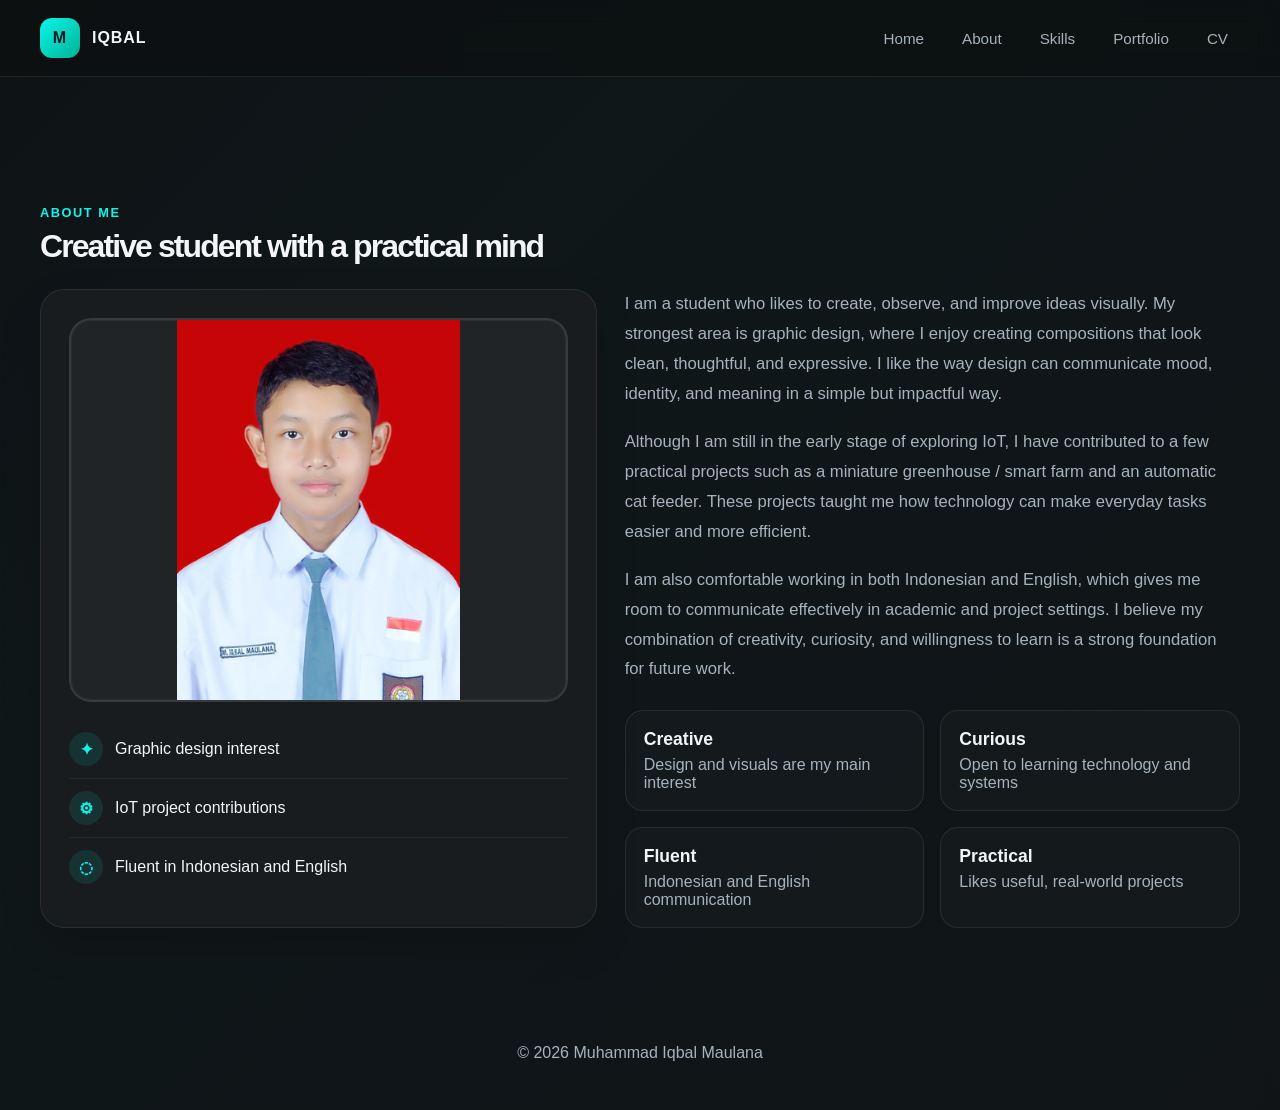
==== about.html @ a7e02ab6 "pertama" ====
<!DOCTYPE html>
<html lang="en">
  <head>
    <meta charset="UTF-8" />
    <meta name="viewport" content="width=device-width, initial-scale=1.0" />
    <title>About Me | Muhammad Iqbal Maulana</title>
    <link rel="stylesheet" href="styles.css" />
  </head>
  <body data-page="about">
    <header class="site-header">
      <div class="container nav-wrap">
        <a href="index.html" class="brand" aria-label="Home">
          <span class="brand-mark">M</span>
          <span>Iqbal</span>
        </a>
        <button class="nav-toggle" aria-label="Open menu">☰</button>
        <nav class="nav" aria-label="Main navigation">
          <a href="index.html">Home</a>
          <a href="about.html" class="active">About</a>
          <a href="skills.html">Skills</a>
          <a href="portfolio.html">Portfolio</a>
          <a href="cv.html">CV</a>
        </nav>
      </div>
    </header>

    <main class="container page-shell">
      <section class="section">
        <div class="section-header">
          <div>
            <div class="kicker">About me</div>
            <h2>Creative student with a practical mind</h2>
          </div>
        </div>

        <div class="content-grid">
          <div class="inset-card">
            <div class="avatar-box">
              <img src="About me pic.jpeg" alt="Muhammad Iqbal portrait" />
            </div>
            <div class="list-line"><span class="icon-badge">✦</span><span>Graphic design interest</span></div>
            <div class="list-line"><span class="icon-badge">⚙</span><span>IoT project contributions</span></div>
            <div class="list-line"><span class="icon-badge">◌</span><span>Fluent in Indonesian and English</span></div>
          </div>

          <div class="about-copy">
            <p>
              I am a student who likes to create, observe, and improve ideas visually. My strongest
              area is graphic design, where I enjoy creating compositions that look clean, thoughtful,
              and expressive. I like the way design can communicate mood, identity, and meaning in
              a simple but impactful way.
            </p>
            <p>
              Although I am still in the early stage of exploring IoT, I have contributed to a few
              practical projects such as a miniature greenhouse / smart farm and an automatic cat feeder.
              These projects taught me how technology can make everyday tasks easier and more efficient.
            </p>
            <p>
              I am also comfortable working in both Indonesian and English, which gives me room to
              communicate effectively in academic and project settings. I believe my combination of
              creativity, curiosity, and willingness to learn is a strong foundation for future work.
            </p>

            <div class="quality-list">
              <div class="quality">
                <strong>Creative</strong>
                <span>Design and visuals are my main interest</span>
              </div>
              <div class="quality">
                <strong>Curious</strong>
                <span>Open to learning technology and systems</span>
              </div>
              <div class="quality">
                <strong>Fluent</strong>
                <span>Indonesian and English communication</span>
              </div>
              <div class="quality">
                <strong>Practical</strong>
                <span>Likes useful, real-world projects</span>
              </div>
            </div>
          </div>
        </div>
      </section>
    </main>

    <footer class="footer container">© 2026 Muhammad Iqbal Maulana</footer>
    <script src="script.js"></script>
  </body>
</html>
---- styles.css ----
:root {
  --bg: #0d1012;
  --bg-2: #151a1d;
  --panel: #1a1d20;
  --panel-soft: #dfe8ee;
  --panel-strong: #c9daea;
  --text: #f3f5f7;
  --muted: #a5b3bd;
  --primary: #00b295;
  --secondary: #0af6eb;
  --dark: #191516;
  --shadow: rgba(0, 0, 0, 0.28);
  --line: rgba(255, 255, 255, 0.08);
  --cursor-size: 18px;
}

* {
  box-sizing: border-box;
}

html {
  scroll-behavior: smooth;
}

body {
  position: relative;
  isolation: isolate;
  margin: 0;
  font-family: "Segoe UI", Tahoma, Geneva, Verdana, sans-serif;
  background: linear-gradient(135deg, #0e1215 0%, #0f1719 30%, #101417 100%);
  color: var(--text);
  cursor: none;
  overflow-x: hidden;
}

.stars {
  position: fixed;
  inset: -20% -10% -10% -10%;
  transform: rotate(-18deg);
  pointer-events: none;
  z-index: -1;
  opacity: 0.55;
}

.star {
  position: absolute;
  top: calc(var(--y) * 1%);
  left: calc(var(--x) * 1%);
  width: var(--trail);
  height: 2px;
  border-radius: 999px;
  background: linear-gradient(90deg, rgba(10, 246, 235, 0), rgba(10, 246, 235, 0.9), rgba(10, 246, 235, 0));
  box-shadow: 0 0 12px rgba(10, 246, 235, 0.4);
  animation: starFlow var(--duration) linear infinite;
  animation-delay: var(--delay);
  opacity: 0;
}

.star::before,
.star::after {
  content: "";
  position: absolute;
  inset: 0;
  border-radius: inherit;
}

.star::before {
  background: linear-gradient(90deg, transparent, rgba(10, 246, 235, 0.14), transparent);
  transform: scaleX(0.8);
}

.star::after {
  inset: -4px 0;
  background: linear-gradient(90deg, transparent, rgba(10, 246, 235, 0.1), transparent);
}

body * {
  transition: transform 0.28s ease, box-shadow 0.28s ease, border-color 0.28s ease, background 0.28s ease, opacity 0.28s ease;
}

a,
button {
  cursor: none;
}

a {
  color: inherit;
  text-decoration: none;
}

img {
  max-width: 100%;
  display: block;
}

.cursor-dot,
.cursor-ring {
  position: fixed;
  left: 0;
  top: 0;
  pointer-events: none;
  z-index: 9999;
  transform: translate(-50%, -50%);
  border-radius: 50%;
}

.cursor-dot {
  width: 10px;
  height: 10px;
  background: var(--secondary);
  box-shadow: 0 0 18px rgba(10, 246, 235, 0.95);
}

.cursor-ring {
  width: 34px;
  height: 34px;
  border: 1px solid rgba(10, 246, 235, 0.8);
  background: rgba(10, 246, 235, 0.06);
  transition: width 0.2s ease, height 0.2s ease, border-color 0.2s ease, background 0.2s ease;
}

.cursor-ring.active {
  width: 52px;
  height: 52px;
  background: rgba(10, 246, 235, 0.12);
}

@keyframes skillFill {
  0% {
    transform: scaleX(0);
    opacity: 0.75;
  }
  100% {
    transform: scaleX(1);
    opacity: 1;
  }
}

@keyframes skillShimmer {
  0% {
    transform: translateX(-100%);
  }
  100% {
    transform: translateX(100%);
  }
}

@keyframes starFlow {
  0% {
    transform: translate3d(-12vw, 0, 0) scaleX(0.8);
    opacity: 0;
  }
  10% {
    opacity: 0.65;
  }
  50% {
    opacity: 0.9;
  }
  100% {
    transform: translate3d(118vw, 0, 0) scaleX(1.15);
    opacity: 0;
  }
}

.container {
  width: min(1200px, calc(100% - 32px));
  margin: 0 auto;
}

.site-header {
  position: sticky;
  top: 0;
  z-index: 20;
  backdrop-filter: blur(12px);
  background: rgba(13, 16, 18, 0.82);
  border-bottom: 1px solid var(--line);
}

.nav-wrap {
  display: flex;
  align-items: center;
  justify-content: space-between;
  min-height: 76px;
}

.brand {
  display: flex;
  align-items: center;
  gap: 12px;
  font-weight: 800;
  letter-spacing: 0.06em;
  text-transform: uppercase;
}

.brand-mark {
  width: 40px;
  height: 40px;
  border-radius: 12px;
  background: linear-gradient(135deg, var(--secondary), var(--primary));
  display: grid;
  place-items: center;
  color: #0b191d;
  font-weight: 900;
}

.nav {
  display: flex;
  align-items: center;
  gap: 14px;
  flex-wrap: wrap;
}

.nav a {
  position: relative;
  padding: 9px 12px;
  border-radius: 999px;
  color: var(--muted);
  transition: color 0.25s ease, background 0.25s ease, transform 0.25s ease;
  font-size: 0.95rem;
}

.nav a::after {
  content: "";
  position: absolute;
  left: 12px;
  right: 12px;
  bottom: 5px;
  height: 2px;
  border-radius: 999px;
  background: linear-gradient(90deg, var(--secondary), var(--primary));
  transform: scaleX(0);
  transform-origin: left center;
  transition: transform 0.25s ease;
}

.nav a:hover,
.nav a.active {
  background: rgba(10, 246, 235, 0.08);
  color: var(--text);
}

.nav a:hover::after,
.nav a.active::after {
  transform: scaleX(1);
}

.nav-toggle {
  display: none;
  border: 1px solid var(--line);
  background: transparent;
  color: var(--text);
  width: 44px;
  height: 44px;
  border-radius: 12px;
}

.page-shell {
  padding: 40px 0 90px;
}

section[id] {
  scroll-margin-top: 100px;
}

.hero {
  display: grid;
  grid-template-columns: 1.1fr 0.9fr;
  gap: 36px;
  align-items: center;
  padding: 58px 0 28px;
}

.eyebrow {
  display: inline-flex;
  align-items: center;
  gap: 8px;
  padding: 8px 14px;
  border-radius: 999px;
  background: rgba(10, 246, 235, 0.07);
  border: 1px solid rgba(10, 246, 235, 0.18);
  color: var(--secondary);
  font-size: 0.8rem;
  text-transform: uppercase;
  letter-spacing: 0.12em;
  font-weight: 700;
}

.hero h1, .page-title {
  margin: 20px 0 18px;
  font-size: clamp(2.8rem, 4vw, 5rem);
  line-height: 0.96;
  letter-spacing: -0.08em;
}

.hero p, .intro {
  margin: 0;
  color: var(--muted);
  font-size: 1.12rem;
  line-height: 1.7;
  max-width: 62ch;
}

.cta-row {
  display: flex;
  gap: 16px;
  flex-wrap: wrap;
  margin-top: 28px;
}

.btn {
  display: inline-flex;
  align-items: center;
  justify-content: center;
  min-height: 52px;
  padding: 0 20px;
  border-radius: 14px;
  border: 1px solid transparent;
  font-weight: 700;
  transition: transform 0.25s ease, box-shadow 0.25s ease, border-color 0.25s ease;
}

.btn:hover {
  transform: translateY(-2px);
}

.btn-primary {
  background: linear-gradient(135deg, var(--secondary), var(--primary));
  color: #071b1d;
  box-shadow: 0 16px 30px rgba(0, 178, 149, 0.2);
}

.btn-secondary {
  border-color: var(--line);
  background: rgba(255, 255, 255, 0.01);
  color: var(--text);
}

.hero-visual {
  position: relative;
}

.hero-image-frame {
  position: relative;
  overflow: hidden;
  border-radius: 28px;
  border: 1px solid rgba(255, 255, 255, 0.1);
  box-shadow: 0 18px 50px var(--shadow);
  background: linear-gradient(135deg, rgba(0, 178, 149, 0.18), rgba(10, 246, 235, 0.04));
}

.hero-image-frame::before {
  content: "";
  position: absolute;
  inset: 0;
  background: linear-gradient(180deg, rgba(0,0,0,0.02), rgba(0,0,0,0.25));
}

.hero-image-frame img {
  width: 100%;
  height: 540px;
  object-fit: cover;
  filter: saturate(1.05) contrast(1.02);
}

.float-card {
  position: absolute;
  right: -20px;
  bottom: 22px;
  background: rgba(18, 23, 26, 0.86);
  border: 1px solid var(--line);
  border-radius: 18px;
  padding: 16px 18px;
  box-shadow: 0 18px 40px rgba(0, 0, 0, 0.28);
  min-width: 180px;
}

.float-card strong {
  display: block;
  font-size: 1.6rem;
  margin-bottom: 6px;
  color: var(--secondary);
}

.float-card span {
  color: var(--muted);
  font-size: 0.9rem;
}

.highlights {
  display: grid;
  grid-template-columns: repeat(3, minmax(0, 1fr));
  gap: 22px;
  margin-top: 24px;
}

.stat-card,
.inset-card,
.project-card,
.resume-card,
.skill-card {
  background: rgba(26, 29, 32, 0.9);
  border: 1px solid var(--line);
  border-radius: 24px;
  box-shadow: 0 18px 40px rgba(0, 0, 0, 0.15);
}

.stat-card,
.skill-card,
.project-card,
.resume-card {
  transition: transform 0.3s ease, box-shadow 0.3s ease, border-color 0.3s ease;
}

.stat-card:hover,
.skill-card:hover,
.project-card:hover,
.resume-card:hover {
  transform: translateY(-5px);
  box-shadow: 0 22px 48px rgba(0, 0, 0, 0.2);
  border-color: rgba(10, 246, 235, 0.32);
}

.stat-card {
  padding: 24px 22px;
}

.stat-card .value {
  font-size: clamp(1.8rem, 2vw, 2.6rem);
  font-weight: 900;
  letter-spacing: -0.04em;
  color: var(--secondary);
}

.stat-card .label {
  margin-top: 10px;
  color: var(--muted);
  text-transform: uppercase;
  letter-spacing: 0.08em;
  font-size: 0.72rem;
}

.section {
  padding-top: 88px;
}

.section-header {
  display: flex;
  align-items: end;
  justify-content: space-between;
  gap: 20px;
  margin-bottom: 24px;
}

.kicker {
  color: var(--secondary);
  font-size: 0.8rem;
  letter-spacing: 0.12em;
  text-transform: uppercase;
  font-weight: 800;
}

.section-header h2 {
  margin: 8px 0 0;
  font-size: clamp(2rem, 2.5vw, 3rem);
  letter-spacing: -0.06em;
}

.portfolio-header {
  margin-bottom: 26px;
}

.portfolio-title {
  display: inline-flex;
  align-items: center;
  gap: 18px;
  margin: 0;
  font-size: clamp(2.8rem, 3.2vw, 4rem);
  letter-spacing: -0.06em;
  font-weight: 900;
  line-height: 1;
}

.portfolio-title::before {
  content: "";
  width: 18px;
  height: 18px;
  border-radius: 50%;
  background: rgba(10, 246, 235, 0.95);
  box-shadow: 0 0 18px rgba(10, 246, 235, 0.75);
  flex-shrink: 0;
}

.content-grid {
  display: grid;
  grid-template-columns: 0.95fr 1.05fr;
  gap: 28px;
}

.inset-card {
  padding: 28px;
}

.avatar-box {
  border-radius: 22px;
  overflow: hidden;
  border: 2px solid rgba(255,255,255,0.12);
  background: rgba(255,255,255,0.02);
  margin-bottom: 18px;
  box-shadow: inset 0 0 0 1px rgba(255,255,255,0.04);
}

.avatar-box img {
  width: 100%;
  height: 380px;
  object-fit: contain;
  background: rgba(255,255,255,0.02);
  object-position: center top;
  display: block;
}

.list-line {
  display: flex;
  align-items: center;
  gap: 12px;
  padding: 12px 0;
  color: var(--text);
  border-bottom: 1px solid rgba(255,255,255,0.06);
}

.list-line:last-child {
  border-bottom: none;
}

.icon-badge {
  width: 34px;
  height: 34px;
  border-radius: 50%;
  background: rgba(10, 246, 235, 0.1);
  display: grid;
  place-items: center;
  color: var(--secondary);
  font-weight: 800;
}

.about-copy {
  display: grid;
  gap: 18px;
  align-content: start;
}

.about-copy p {
  margin: 0;
  color: var(--muted);
  line-height: 1.8;
  font-size: 1.04rem;
}

.quality-list {
  display: grid;
  grid-template-columns: repeat(2, minmax(0, 1fr));
  gap: 16px;
  margin-top: 8px;
}

.quality {
  padding: 18px;
  border-radius: 18px;
  background: rgba(255,255,255,0.02);
  border: 1px solid var(--line);
}

.quality strong {
  display: block;
  font-size: 1.1rem;
  margin-bottom: 6px;
}

.quality span {
  color: var(--muted);
}

.skill-page-grid {
  display: grid;
  grid-template-columns: repeat(2, minmax(0, 1fr));
  gap: 28px;
}

.skill-card {
  padding: 26px 24px;
}

.skill-card h3 {
  margin-top: 0;
  margin-bottom: 18px;
  font-size: 1.35rem;
  letter-spacing: -0.04em;
}

.skill-row {
  margin-bottom: 18px;
}

.skill-row:last-child {
  margin-bottom: 0;
}

.skill-top {
  display: flex;
  justify-content: space-between;
  gap: 12px;
  margin-bottom: 8px;
  color: var(--muted);
}

.bar {
  height: 12px;
  width: 100%;
  border-radius: 999px;
  background: rgba(255,255,255,0.06);
  overflow: hidden;
  position: relative;
}

.bar span {
  display: block;
  height: 100%;
  border-radius: inherit;
  background: linear-gradient(90deg, var(--secondary), var(--primary));
  transform-origin: left center;
  transform: scaleX(0);
  animation: skillFill 1.2s ease forwards;
  box-shadow: 0 0 18px rgba(10, 246, 235, 0.35);
}

.bar span::after {
  content: "";
  position: absolute;
  inset: 0;
  background: linear-gradient(120deg, transparent 0%, rgba(255,255,255,0.45) 50%, transparent 100%);
  transform: translateX(-100%);
  animation: skillShimmer 2.2s ease-in-out infinite;
}

.portfolio-grid {
  display: grid;
  grid-template-columns: repeat(3, minmax(0, 1fr));
  gap: 22px;
}

.project-card {
  overflow: hidden;
  border-radius: 22px;
  background: rgba(18, 20, 22, 0.94);
  border: 1px solid rgba(255,255,255,0.08);
  min-height: 100%;
}

.project-card .project-visual {
  min-height: 150px;
  background: linear-gradient(135deg, rgba(11, 135, 124, 0.9), rgba(8, 110, 104, 0.78));
  position: relative;
  border-bottom: 1px solid rgba(255,255,255,0.06);
  overflow: hidden;
}

.project-card .project-visual img {
  width: 100%;
  height: 100%;
  object-fit: cover;
  display: block;
}

.project-card .project-visual::before {
  content: "";
  position: absolute;
  left: 50%;
  top: 50%;
  width: 170px;
  height: 170px;
  transform: translate(-50%, -50%);
  border-radius: 50%;
  border: 2px solid rgba(255,255,255,0.75);
  box-shadow: 0 0 0 10px rgba(255,255,255,0.04);
  opacity: 0;
}

.project-card .project-visual::after {
  content: "";
  position: absolute;
  left: 50%;
  top: 50%;
  width: 14px;
  height: 14px;
  transform: translate(-50%, -50%);
  border-radius: 50%;
  background: rgba(10, 246, 235, 0.95);
  box-shadow: 0 0 18px rgba(10, 246, 235, 0.8);
  opacity: 0;
}

.project-card-plain .project-visual-none {
  background: linear-gradient(135deg, rgba(10, 132, 124, 0.85), rgba(2, 84, 92, 0.82));
}

.project-info {
  padding: 18px 18px 20px;
  background: rgba(10, 12, 14, 0.96);
}

.project-info .tag {
  display: inline-block;
  margin-bottom: 10px;
  font-size: 0.72rem;
  letter-spacing: 0.08em;
  text-transform: uppercase;
  color: var(--secondary);
}

.project-info h3 {
  margin: 0 0 8px;
  font-size: clamp(1.5rem, 1.6vw, 2.05rem);
  letter-spacing: -0.05em;
  line-height: 1.1;
  color: #f3f5f5;
}

.project-info p {
  margin: 0;
  color: rgba(255,255,255,0.75);
  line-height: 1.7;
  font-size: 1.04rem;
}

.cv-wrap {
  display: grid;
  grid-template-columns: 0.9fr 1.1fr;
  gap: 24px;
}

.resume-card {
  padding: 24px 22px;
}

.profile-card {
  background: rgba(255,255,255,0.02);
}

.headline {
  text-transform: uppercase;
  letter-spacing: 0.08em;
  color: var(--secondary);
  font-weight: 800;
  font-size: 0.76rem;
}

.profile-card h2 {
  margin: 16px 0 8px;
  font-size: clamp(2rem, 3vw, 3rem);
  letter-spacing: -0.06em;
}

.profile-card p {
  margin: 0;
  color: var(--muted);
  line-height: 1.7;
}

.contact-list {
  margin-top: 18px;
  display: grid;
  gap: 10px;
}

.contact-item {
  display: flex;
  align-items: center;
  gap: 10px;
  color: var(--text);
}

.cv-article {
  display: grid;
  gap: 24px;
}

.cv-block {
  border-top: 1px solid rgba(255,255,255,0.08);
  padding-top: 20px;
}

.cv-block:first-child {
  border-top: none;
  padding-top: 0;
}

.cv-block h3 {
  margin: 0 0 12px;
  font-size: 1.5rem;
  letter-spacing: -0.05em;
}

.cv-entry {
  margin-bottom: 16px;
}

.cv-entry:last-child {
  margin-bottom: 0;
}

.cv-entry strong {
  display: block;
  font-size: 1.08rem;
  margin-bottom: 4px;
}

.cv-entry small {
  color: var(--secondary);
  font-weight: 700;
}

.cv-entry p {
  margin: 8px 0 0;
  color: var(--muted);
  line-height: 1.7;
}

.cv-badges {
  display: flex;
  flex-wrap: wrap;
  gap: 10px;
  margin-top: 8px;
}

.cv-badges span {
  padding: 8px 12px;
  border-radius: 999px;
  background: rgba(10, 246, 235, 0.08);
  border: 1px solid rgba(10, 246, 235, 0.17);
  color: var(--text);
  font-size: 0.92rem;
}

.reveal {
  opacity: 0;
  transform: translateY(28px);
}

.reveal.visible {
  opacity: 1;
  transform: translateY(0);
}

.footer {
  padding: 26px 0 48px;
  text-align: center;
  color: var(--muted);
}

@media (max-width: 980px) {
  .hero,
  .content-grid,
  .skill-page-grid,
  .cv-wrap {
    grid-template-columns: 1fr;
  }

  .portfolio-grid {
    grid-template-columns: repeat(2, minmax(0, 1fr));
  }
}

@media (max-width: 720px) {
  body {
    cursor: auto;
  }

  .cursor-dot,
  .cursor-ring {
    display: none;
  }

  .nav-toggle {
    display: grid;
    place-items: center;
  }

  .nav {
    position: absolute;
    top: 76px;
    left: 16px;
    right: 16px;
    display: none;
    flex-direction: column;
    align-items: stretch;
    padding: 14px;
    border: 1px solid var(--line);
    background: rgba(13, 16, 18, 0.96);
    border-radius: 16px;
  }

  .nav.open {
    display: flex;
  }

  .brand {
    font-size: 0.9rem;
  }

  .hero {
    padding-top: 26px;
  }

  .highlights,
  .quality-list,
  .portfolio-grid {
    grid-template-columns: 1fr;
  }

  .hero-image-frame img {
    height: 420px;
  }
}
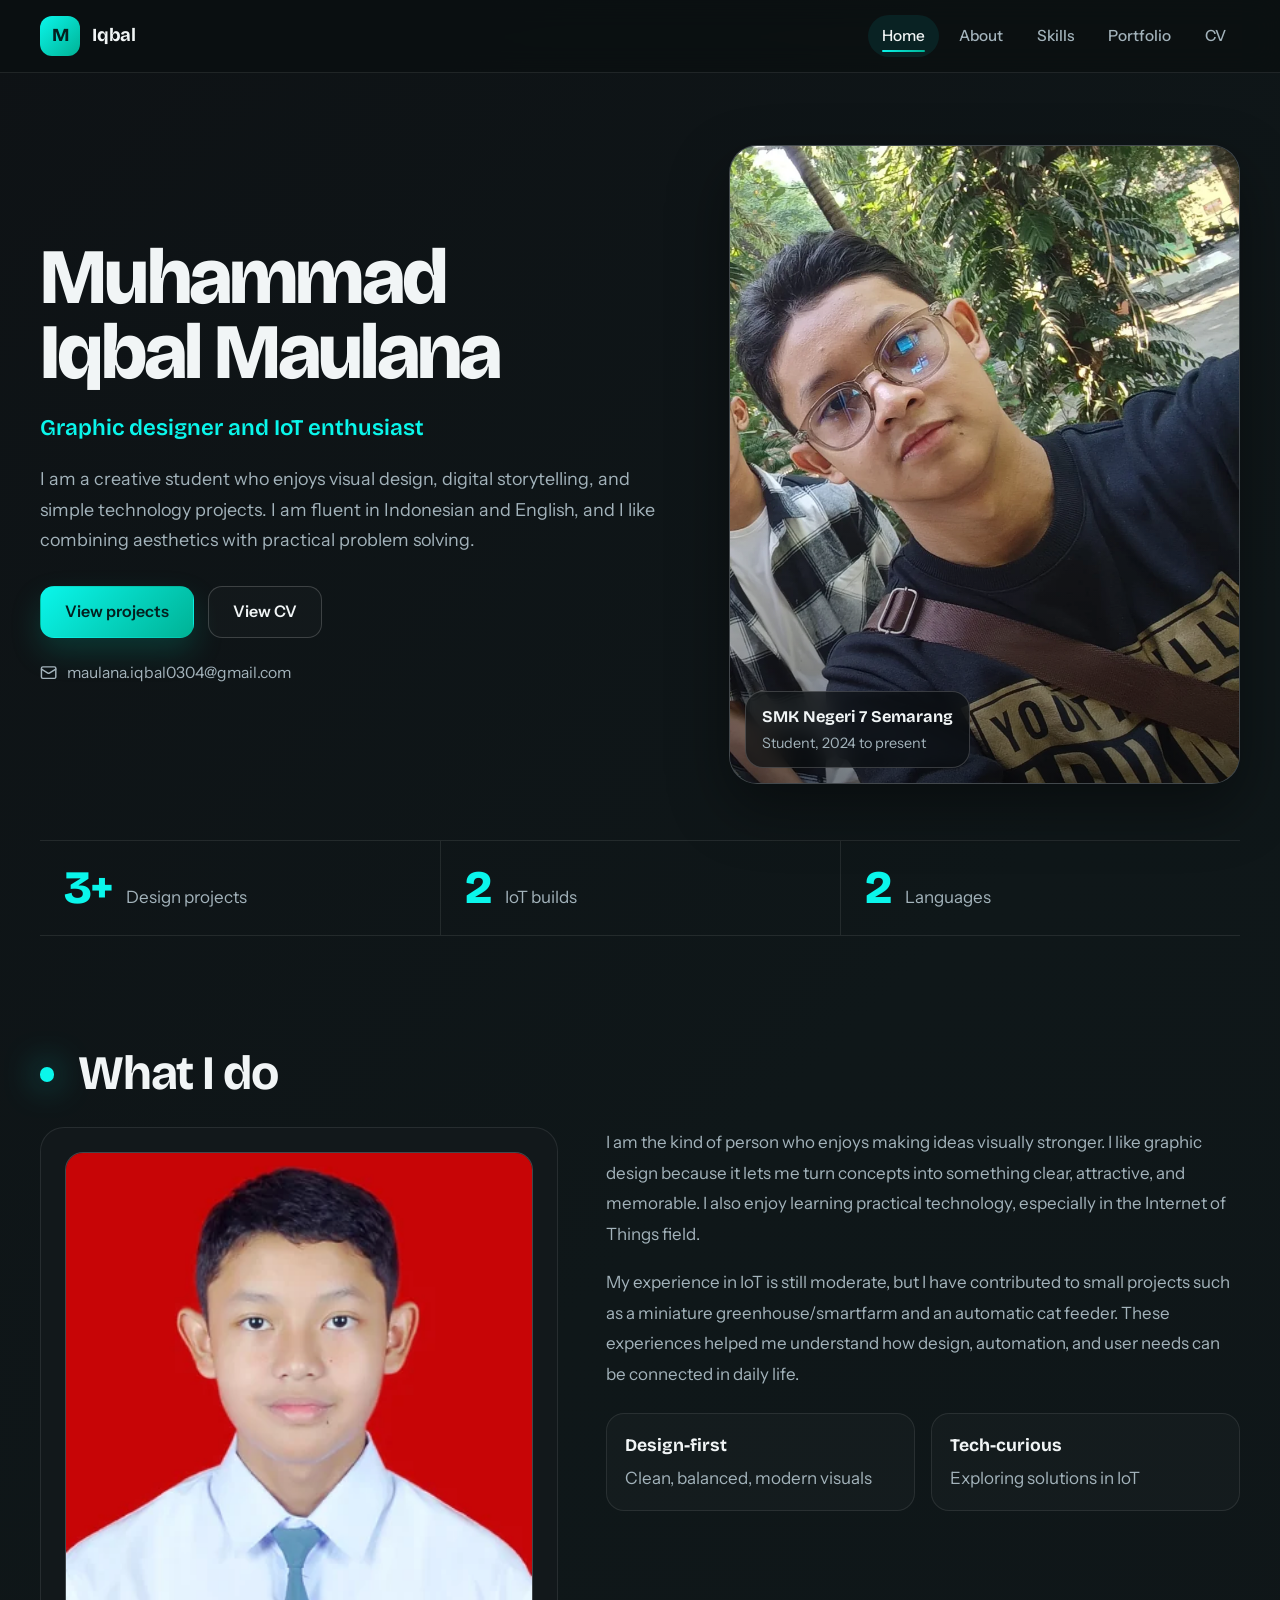
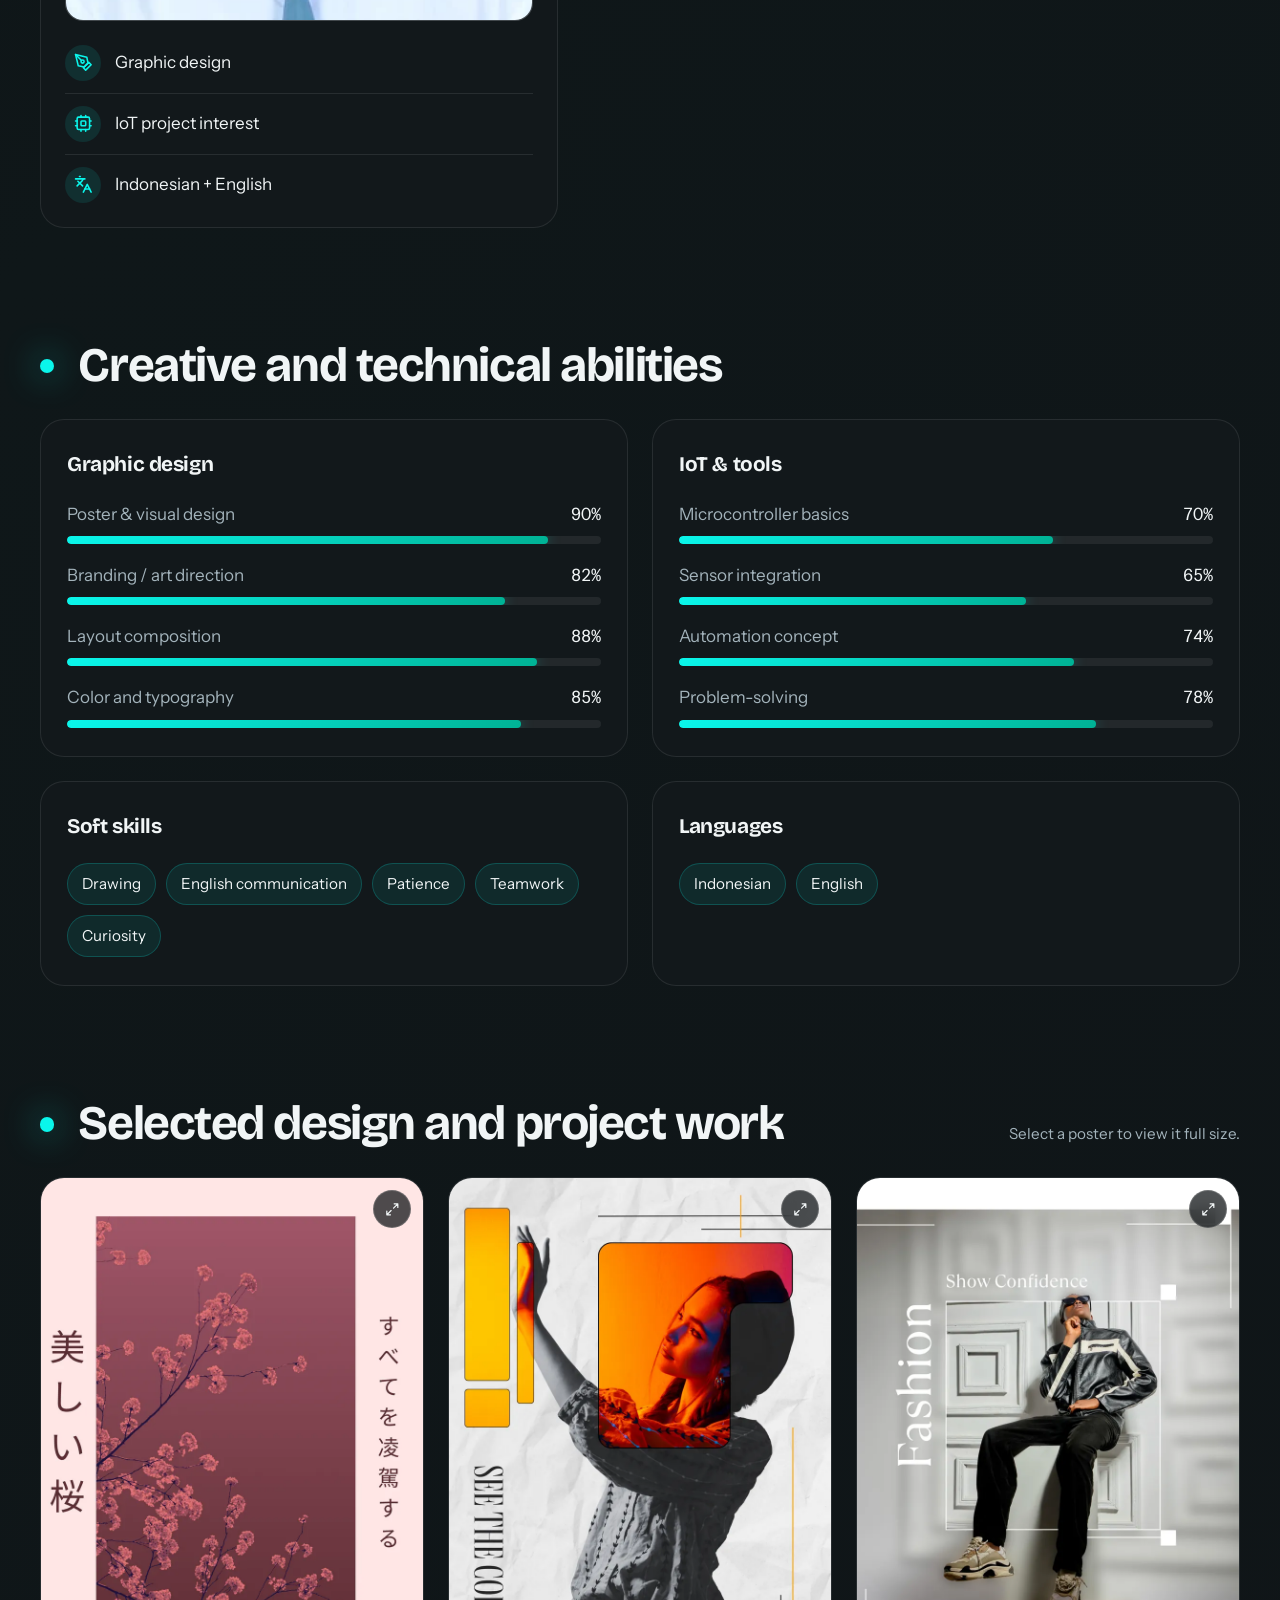
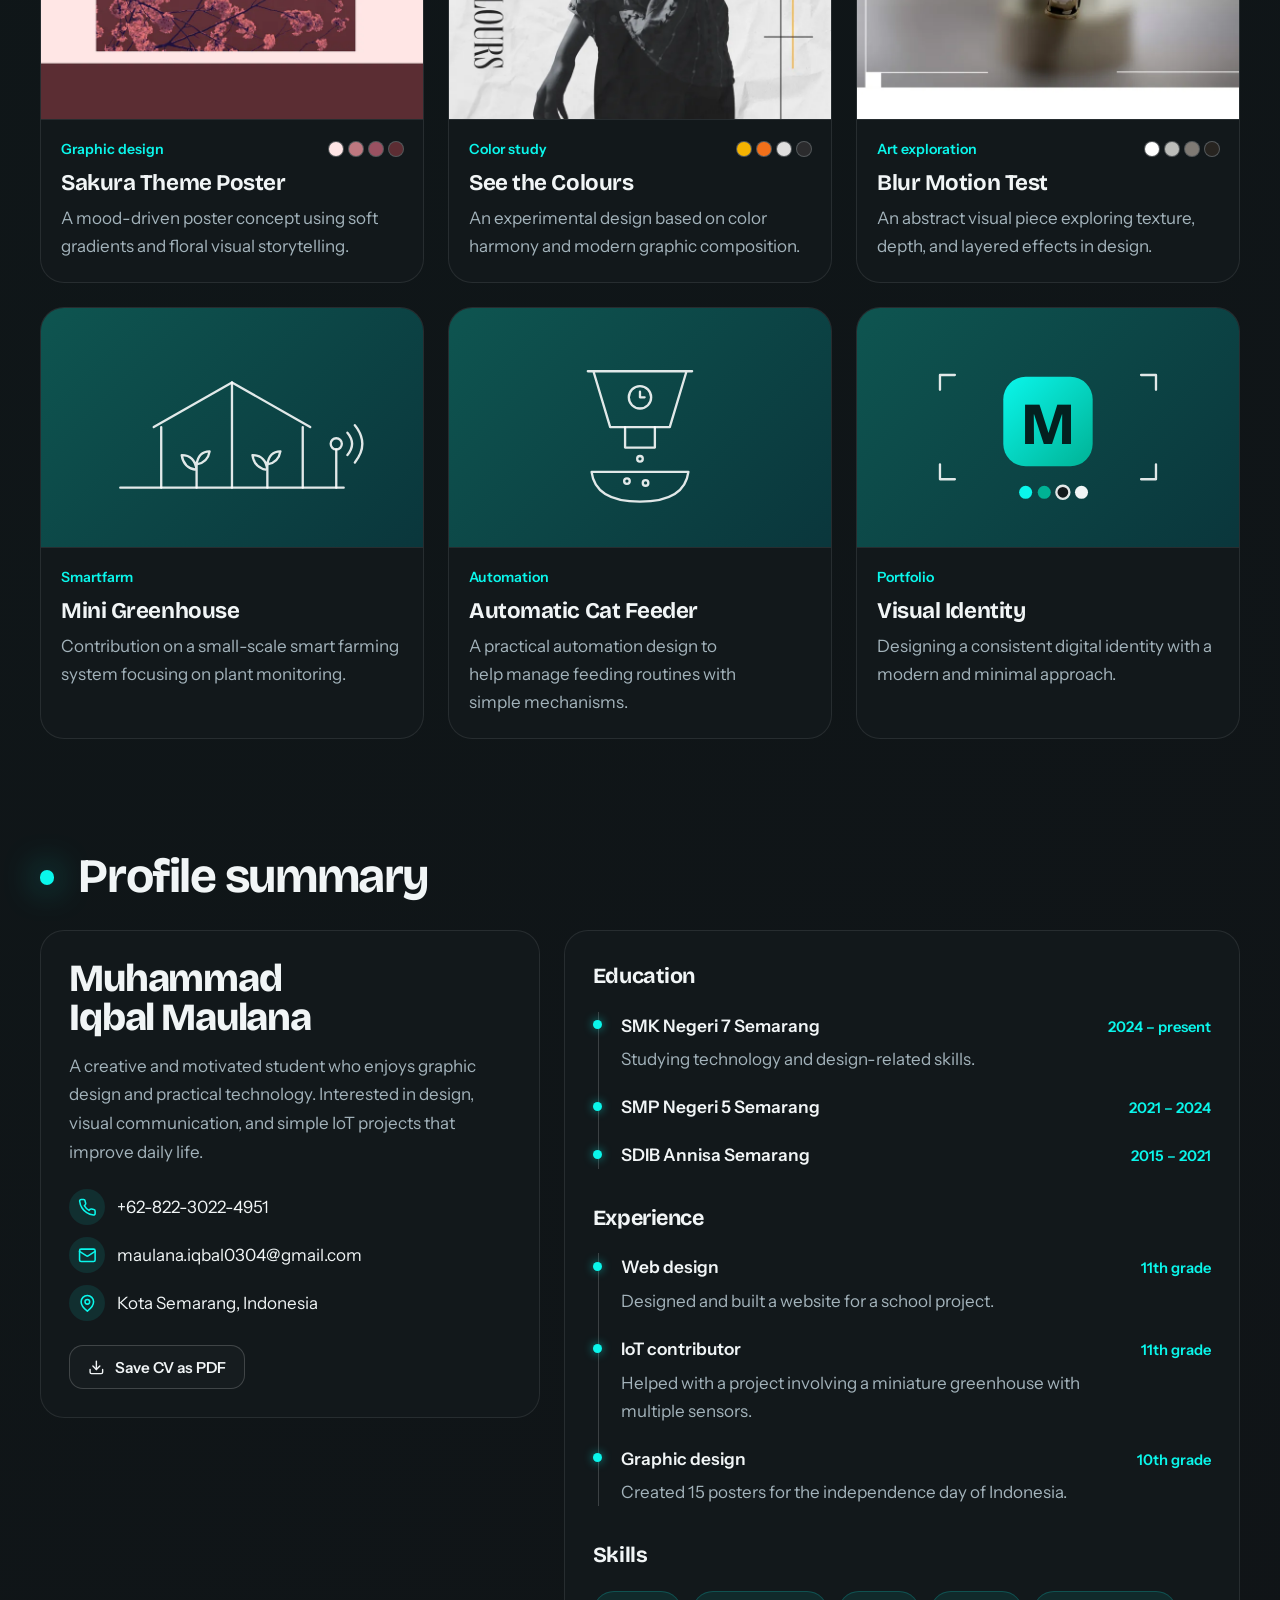
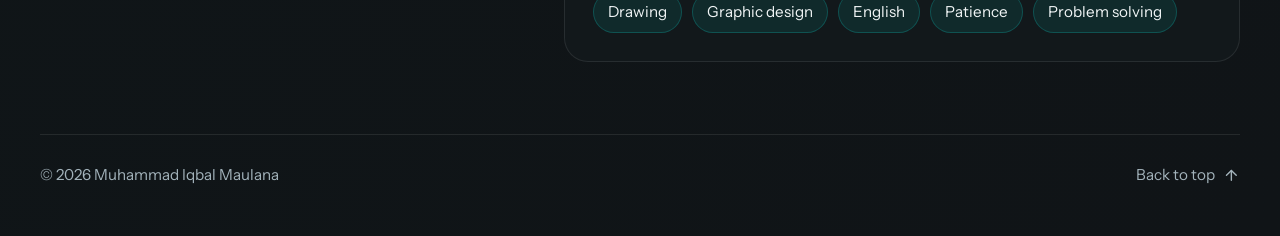
==== commit 5e5e3020: "ketiga" ====
--- a/about.html
+++ b/about.html
@@ -2,89 +2,19 @@
 <html lang="en">
   <head>
     <meta charset="UTF-8" />
-    <meta name="viewport" content="width=device-width, initial-scale=1.0" />
-    <title>About Me | Muhammad Iqbal Maulana</title>
-    <link rel="stylesheet" href="styles.css" />
+    <meta name="viewport" content="width=device-width, initial-scale=1" />
+    <title>About | Muhammad Iqbal Maulana</title>
+    <meta name="robots" content="noindex" />
+    <meta http-equiv="refresh" content="0; url=index.html#about" />
+    <link rel="canonical" href="index.html#about" />
+    <link rel="icon" href="assets/favicon.svg" type="image/svg+xml" />
+    <script>location.replace("index.html#about");</script>
+    <style>
+      body { margin: 0; min-height: 100vh; display: grid; place-items: center; background: #0b0f11; color: #f1f5f6; font-family: system-ui, sans-serif; }
+      a { color: #0af6eb; }
+    </style>
   </head>
-  <body data-page="about">
-    <header class="site-header">
-      <div class="container nav-wrap">
-        <a href="index.html" class="brand" aria-label="Home">
-          <span class="brand-mark">M</span>
-          <span>Iqbal</span>
-        </a>
-        <button class="nav-toggle" aria-label="Open menu">☰</button>
-        <nav class="nav" aria-label="Main navigation">
-          <a href="index.html">Home</a>
-          <a href="about.html" class="active">About</a>
-          <a href="skills.html">Skills</a>
-          <a href="portfolio.html">Portfolio</a>
-          <a href="cv.html">CV</a>
-        </nav>
-      </div>
-    </header>
-
-    <main class="container page-shell">
-      <section class="section">
-        <div class="section-header">
-          <div>
-            <div class="kicker">About me</div>
-            <h2>Creative student with a practical mind</h2>
-          </div>
-        </div>
-
-        <div class="content-grid">
-          <div class="inset-card">
-            <div class="avatar-box">
-              <img src="About me pic.jpeg" alt="Muhammad Iqbal portrait" />
-            </div>
-            <div class="list-line"><span class="icon-badge">✦</span><span>Graphic design interest</span></div>
-            <div class="list-line"><span class="icon-badge">⚙</span><span>IoT project contributions</span></div>
-            <div class="list-line"><span class="icon-badge">◌</span><span>Fluent in Indonesian and English</span></div>
-          </div>
-
-          <div class="about-copy">
-            <p>
-              I am a student who likes to create, observe, and improve ideas visually. My strongest
-              area is graphic design, where I enjoy creating compositions that look clean, thoughtful,
-              and expressive. I like the way design can communicate mood, identity, and meaning in
-              a simple but impactful way.
-            </p>
-            <p>
-              Although I am still in the early stage of exploring IoT, I have contributed to a few
-              practical projects such as a miniature greenhouse / smart farm and an automatic cat feeder.
-              These projects taught me how technology can make everyday tasks easier and more efficient.
-            </p>
-            <p>
-              I am also comfortable working in both Indonesian and English, which gives me room to
-              communicate effectively in academic and project settings. I believe my combination of
-              creativity, curiosity, and willingness to learn is a strong foundation for future work.
-            </p>
-
-            <div class="quality-list">
-              <div class="quality">
-                <strong>Creative</strong>
-                <span>Design and visuals are my main interest</span>
-              </div>
-              <div class="quality">
-                <strong>Curious</strong>
-                <span>Open to learning technology and systems</span>
-              </div>
-              <div class="quality">
-                <strong>Fluent</strong>
-                <span>Indonesian and English communication</span>
-              </div>
-              <div class="quality">
-                <strong>Practical</strong>
-                <span>Likes useful, real-world projects</span>
-              </div>
-            </div>
-          </div>
-        </div>
-      </section>
-    </main>
-
-    <footer class="footer container">© 2026 Muhammad Iqbal Maulana</footer>
-    <script src="script.js"></script>
+  <body>
+    <p>This page has moved. <a href="index.html#about">Continue to About</a>.</p>
   </body>
 </html>
